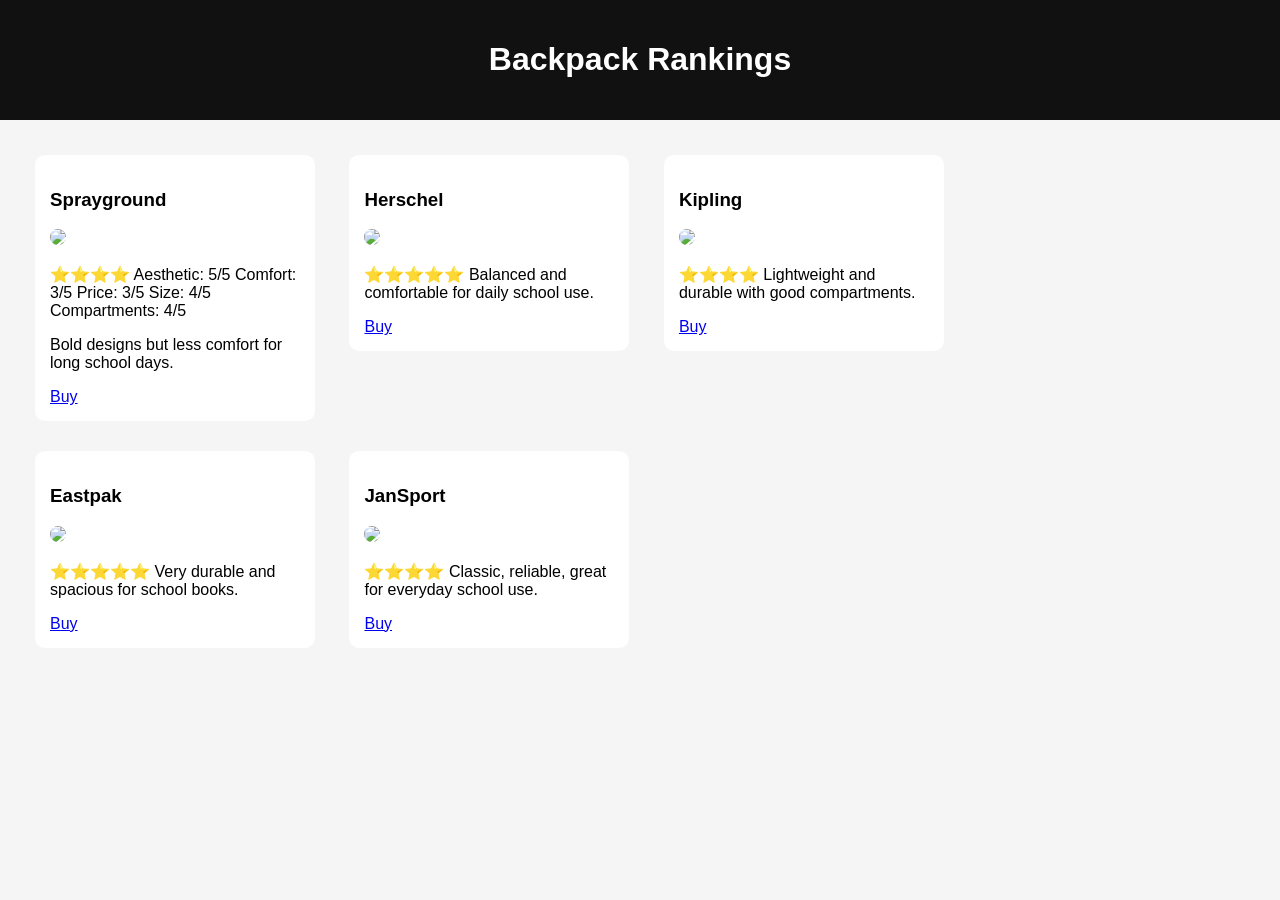
==== backpacks.html @ 753e0876 "Create backpacks.html" ====
<!DOCTYPE html>
<html>
<head>
  <title>Backpacks Ranking</title>
  <link rel="stylesheet" href="style.css">
</head>

<body>
<header>
  <h1>Backpack Rankings</h1>
</header>

<div class="container">

  <div class="card">
    <h3>Sprayground</h3>
    <img src="https://images.unsplash.com/photo-1600851945872-5c6b3b8f1d6f">
    <p>⭐⭐⭐⭐ Aesthetic: 5/5 Comfort: 3/5 Price: 3/5 Size: 4/5 Compartments: 4/5</p>
    <p>Bold designs but less comfort for long school days.</p>
    <a href="https://www.amazon.com/s?k=sprayground+backpack">Buy</a>
  </div>

  <div class="card">
    <h3>Herschel</h3>
    <img src="https://images.unsplash.com/photo-1553062407-98eeb64c6a62">
    <p>⭐⭐⭐⭐⭐ Balanced and comfortable for daily school use.</p>
    <a href="https://www.amazon.com/s?k=herschel+backpack">Buy</a>
  </div>

  <div class="card">
    <h3>Kipling</h3>
    <img src="https://images.unsplash.com/photo-1581605405669-fcdf81165afa">
    <p>⭐⭐⭐⭐ Lightweight and durable with good compartments.</p>
    <a href="https://www.amazon.com/s?k=kipling+backpack">Buy</a>
  </div>

  <div class="card">
    <h3>Eastpak</h3>
    <img src="https://images.unsplash.com/photo-1526481280695-3c687fd5432c">
    <p>⭐⭐⭐⭐⭐ Very durable and spacious for school books.</p>
    <a href="https://www.amazon.com/s?k=eastpak+backpack">Buy</a>
  </div>

  <div class="card">
    <h3>JanSport</h3>
    <img src="https://images.unsplash.com/photo-1622560480654-d96214fdc887">
    <p>⭐⭐⭐⭐ Classic, reliable, great for everyday school use.</p>
    <a href="https://www.amazon.com/s?k=jansport+backpack">Buy</a>
  </div>

</div>
</body>
</html>
---- style.css ----
body {
  font-family: Arial, sans-serif;
  margin: 0;
  background: #f5f5f5;
}

header {
  background: #111;
  color: white;
  padding: 20px;
  text-align: center;
}

nav a {
  margin: 10px;
  color: white;
  text-decoration: none;
}

.container {
  padding: 20px;
}

.card {
  background: white;
  padding: 15px;
  margin: 15px;
  border-radius: 10px;
  display: inline-block;
  width: 250px;
  vertical-align: top;
}

img {
  width: 100%;
  border-radius: 10px;
}

.stars {
  color: gold;
  font-size: 18px;
}

.small {
  font-size: 12px;
  color: gray;
}
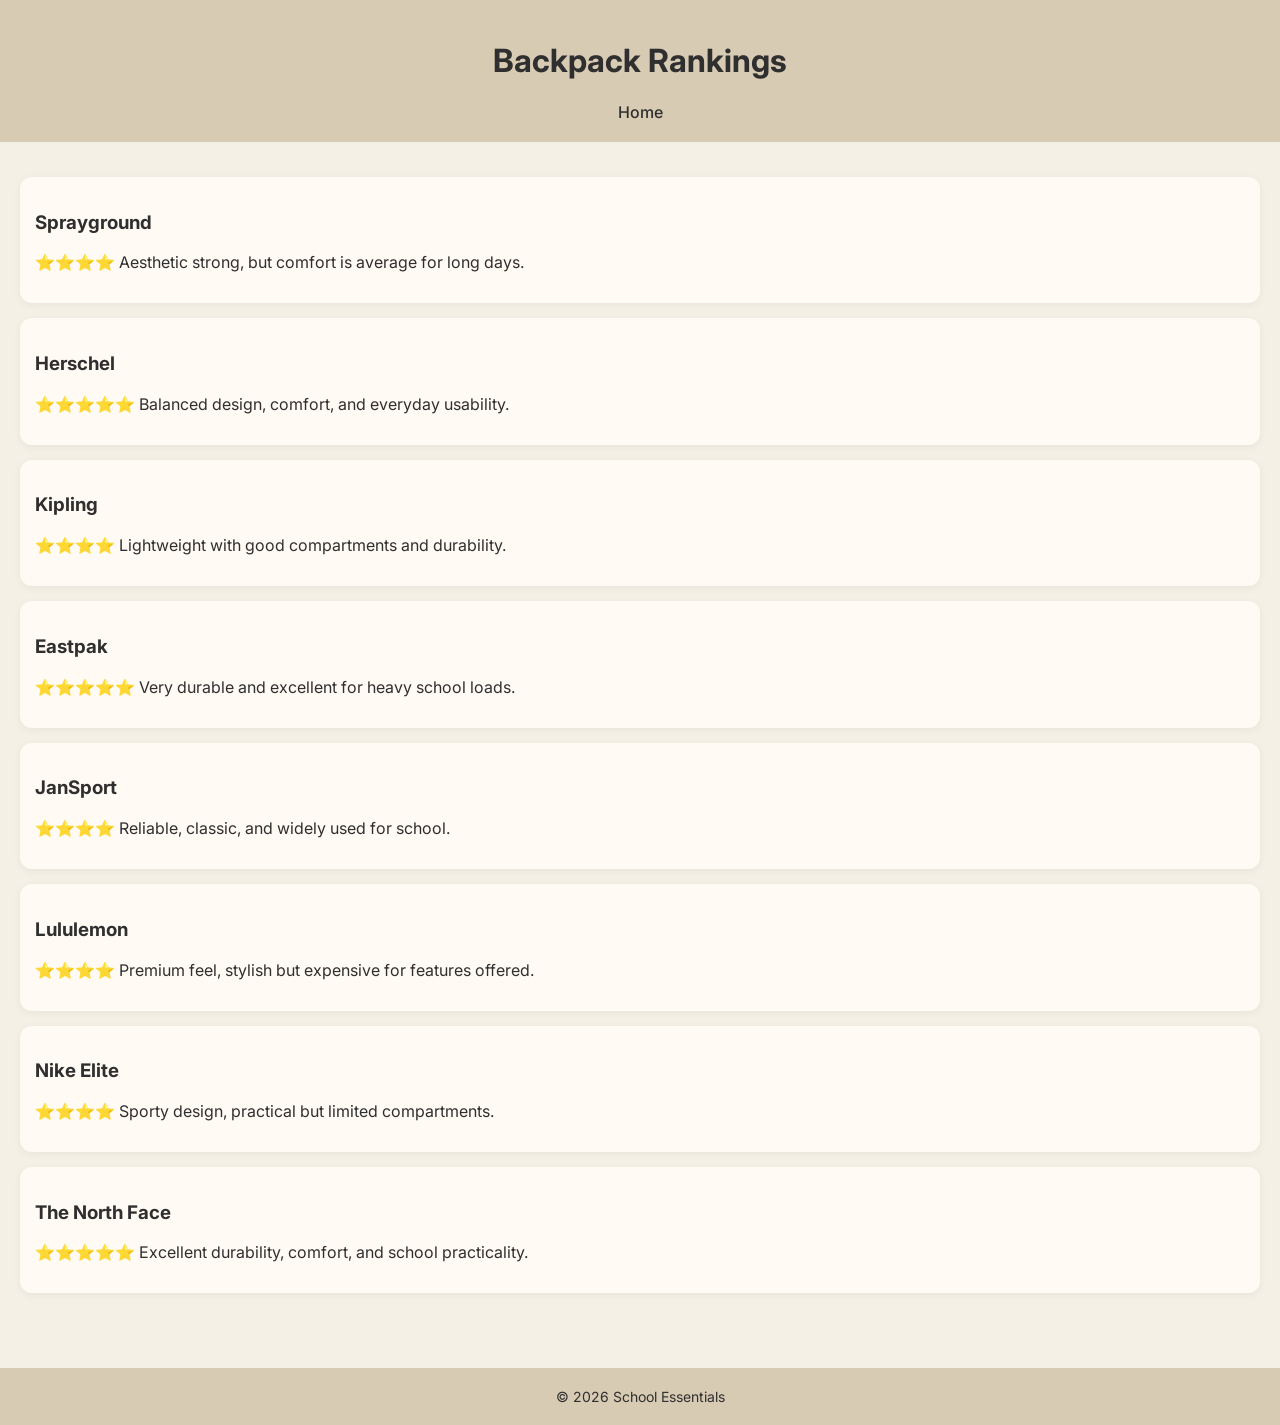
==== commit 4b588988: "Update backpacks.html" ====
--- a/backpacks.html
+++ b/backpacks.html
@@ -1,53 +1,66 @@
 <!DOCTYPE html>
 <html>
 <head>
-  <title>Backpacks Ranking</title>
+  <title>Backpacks</title>
   <link rel="stylesheet" href="style.css">
 </head>
 
 <body>
+
 <header>
   <h1>Backpack Rankings</h1>
+  <nav>
+    <a href="index.html">Home</a>
+  </nav>
 </header>
 
 <div class="container">
 
   <div class="card">
     <h3>Sprayground</h3>
-    <img src="https://images.unsplash.com/photo-1600851945872-5c6b3b8f1d6f">
-    <p>⭐⭐⭐⭐ Aesthetic: 5/5 Comfort: 3/5 Price: 3/5 Size: 4/5 Compartments: 4/5</p>
-    <p>Bold designs but less comfort for long school days.</p>
-    <a href="https://www.amazon.com/s?k=sprayground+backpack">Buy</a>
+    <p>⭐⭐⭐⭐ Aesthetic strong, but comfort is average for long days.</p>
   </div>
 
   <div class="card">
     <h3>Herschel</h3>
-    <img src="https://images.unsplash.com/photo-1553062407-98eeb64c6a62">
-    <p>⭐⭐⭐⭐⭐ Balanced and comfortable for daily school use.</p>
-    <a href="https://www.amazon.com/s?k=herschel+backpack">Buy</a>
+    <p>⭐⭐⭐⭐⭐ Balanced design, comfort, and everyday usability.</p>
   </div>
 
   <div class="card">
     <h3>Kipling</h3>
-    <img src="https://images.unsplash.com/photo-1581605405669-fcdf81165afa">
-    <p>⭐⭐⭐⭐ Lightweight and durable with good compartments.</p>
-    <a href="https://www.amazon.com/s?k=kipling+backpack">Buy</a>
+    <p>⭐⭐⭐⭐ Lightweight with good compartments and durability.</p>
   </div>
 
   <div class="card">
     <h3>Eastpak</h3>
-    <img src="https://images.unsplash.com/photo-1526481280695-3c687fd5432c">
-    <p>⭐⭐⭐⭐⭐ Very durable and spacious for school books.</p>
-    <a href="https://www.amazon.com/s?k=eastpak+backpack">Buy</a>
+    <p>⭐⭐⭐⭐⭐ Very durable and excellent for heavy school loads.</p>
   </div>
 
   <div class="card">
     <h3>JanSport</h3>
-    <img src="https://images.unsplash.com/photo-1622560480654-d96214fdc887">
-    <p>⭐⭐⭐⭐ Classic, reliable, great for everyday school use.</p>
-    <a href="https://www.amazon.com/s?k=jansport+backpack">Buy</a>
+    <p>⭐⭐⭐⭐ Reliable, classic, and widely used for school.</p>
+  </div>
+
+  <div class="card">
+    <h3>Lululemon</h3>
+    <p>⭐⭐⭐⭐ Premium feel, stylish but expensive for features offered.</p>
+  </div>
+
+  <div class="card">
+    <h3>Nike Elite</h3>
+    <p>⭐⭐⭐⭐ Sporty design, practical but limited compartments.</p>
+  </div>
+
+  <div class="card">
+    <h3>The North Face</h3>
+    <p>⭐⭐⭐⭐⭐ Excellent durability, comfort, and school practicality.</p>
   </div>
 
 </div>
+
+<footer>
+  © 2026 School Essentials
+</footer>
+
 </body>
 </html>
--- a/style.css
+++ b/style.css
@@ -1,20 +1,23 @@
+@import url('https://fonts.googleapis.com/css2?family=Inter:wght@300;400;600;700&display=swap');
+
 body {
-  font-family: Arial, sans-serif;
   margin: 0;
-  background: #f5f5f5;
+  font-family: 'Inter', sans-serif;
+  background: #f5f0e6; /* beige */
+  color: #2f2f2f;
 }
 
 header {
-  background: #111;
-  color: white;
+  background: #d8cbb3;
   padding: 20px;
   text-align: center;
 }
 
 nav a {
   margin: 10px;
-  color: white;
   text-decoration: none;
+  color: #2f2f2f;
+  font-weight: 500;
 }
 
 .container {
@@ -22,26 +25,21 @@
 }
 
 .card {
-  background: white;
+  background: #fffaf3;
+  margin: 15px 0;
   padding: 15px;
-  margin: 15px;
-  border-radius: 10px;
-  display: inline-block;
-  width: 250px;
-  vertical-align: top;
-}
-
-img {
-  width: 100%;
-  border-radius: 10px;
+  border-radius: 12px;
+  box-shadow: 0 2px 8px rgba(0,0,0,0.05);
 }
 
 .stars {
-  color: gold;
-  font-size: 18px;
+  color: #b08d57;
 }
 
-.small {
-  font-size: 12px;
-  color: gray;
+footer {
+  margin-top: 40px;
+  padding: 20px;
+  text-align: center;
+  background: #d8cbb3;
+  font-size: 14px;
 }
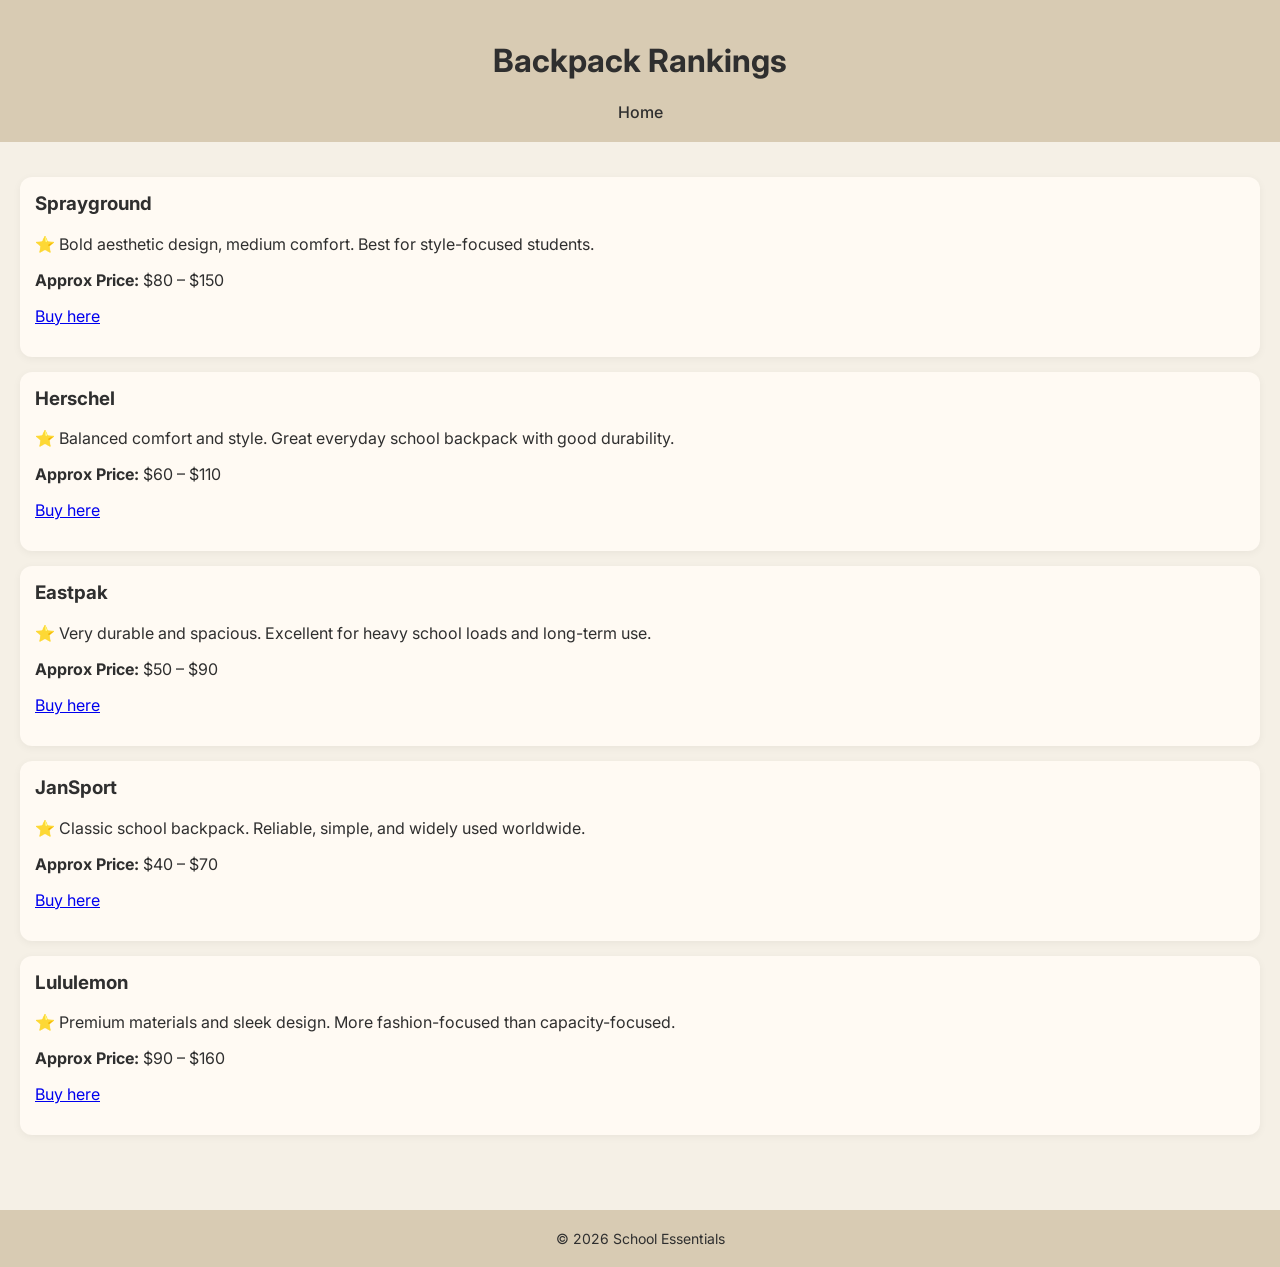
==== commit 6c312c08: "Update backpacks.html" ====
--- a/backpacks.html
+++ b/backpacks.html
@@ -18,42 +18,37 @@
 
   <div class="card">
     <h3>Sprayground</h3>
-    <p>⭐⭐⭐⭐ Aesthetic strong, but comfort is average for long days.</p>
+    <p>⭐ Bold aesthetic design, medium comfort. Best for style-focused students.</p>
+    <p><strong>Approx Price:</strong> $80 – $150</p>
+    <p><a href="https://www.amazon.com/s?k=sprayground+backpack" target="_blank">Buy here</a></p>
   </div>
 
   <div class="card">
     <h3>Herschel</h3>
-    <p>⭐⭐⭐⭐⭐ Balanced design, comfort, and everyday usability.</p>
-  </div>
-
-  <div class="card">
-    <h3>Kipling</h3>
-    <p>⭐⭐⭐⭐ Lightweight with good compartments and durability.</p>
+    <p>⭐ Balanced comfort and style. Great everyday school backpack with good durability.</p>
+    <p><strong>Approx Price:</strong> $60 – $110</p>
+    <p><a href="https://www.amazon.com/s?k=herschel+backpack" target="_blank">Buy here</a></p>
   </div>
 
   <div class="card">
     <h3>Eastpak</h3>
-    <p>⭐⭐⭐⭐⭐ Very durable and excellent for heavy school loads.</p>
+    <p>⭐ Very durable and spacious. Excellent for heavy school loads and long-term use.</p>
+    <p><strong>Approx Price:</strong> $50 – $90</p>
+    <p><a href="https://www.amazon.com/s?k=eastpak+backpack" target="_blank">Buy here</a></p>
   </div>
 
   <div class="card">
     <h3>JanSport</h3>
-    <p>⭐⭐⭐⭐ Reliable, classic, and widely used for school.</p>
+    <p>⭐ Classic school backpack. Reliable, simple, and widely used worldwide.</p>
+    <p><strong>Approx Price:</strong> $40 – $70</p>
+    <p><a href="https://www.amazon.com/s?k=jansport+backpack" target="_blank">Buy here</a></p>
   </div>
 
   <div class="card">
     <h3>Lululemon</h3>
-    <p>⭐⭐⭐⭐ Premium feel, stylish but expensive for features offered.</p>
-  </div>
-
-  <div class="card">
-    <h3>Nike Elite</h3>
-    <p>⭐⭐⭐⭐ Sporty design, practical but limited compartments.</p>
-  </div>
-
-  <div class="card">
-    <h3>The North Face</h3>
-    <p>⭐⭐⭐⭐⭐ Excellent durability, comfort, and school practicality.</p>
+    <p>⭐ Premium materials and sleek design. More fashion-focused than capacity-focused.</p>
+    <p><strong>Approx Price:</strong> $90 – $160</p>
+    <p><a href="https://www.amazon.com/s?k=lululemon+backpack" target="_blank">Buy here</a></p>
   </div>
 
 </div>
--- a/style.css
+++ b/style.css
@@ -3,7 +3,7 @@
 body {
   margin: 0;
   font-family: 'Inter', sans-serif;
-  background: #f5f0e6; /* beige */
+  background: #f5f0e6;
   color: #2f2f2f;
 }
 
@@ -26,14 +26,14 @@
 
 .card {
   background: #fffaf3;
+  padding: 15px;
   margin: 15px 0;
-  padding: 15px;
   border-radius: 12px;
   box-shadow: 0 2px 8px rgba(0,0,0,0.05);
 }
 
-.stars {
-  color: #b08d57;
+.card h3 {
+  margin-top: 0;
 }
 
 footer {
